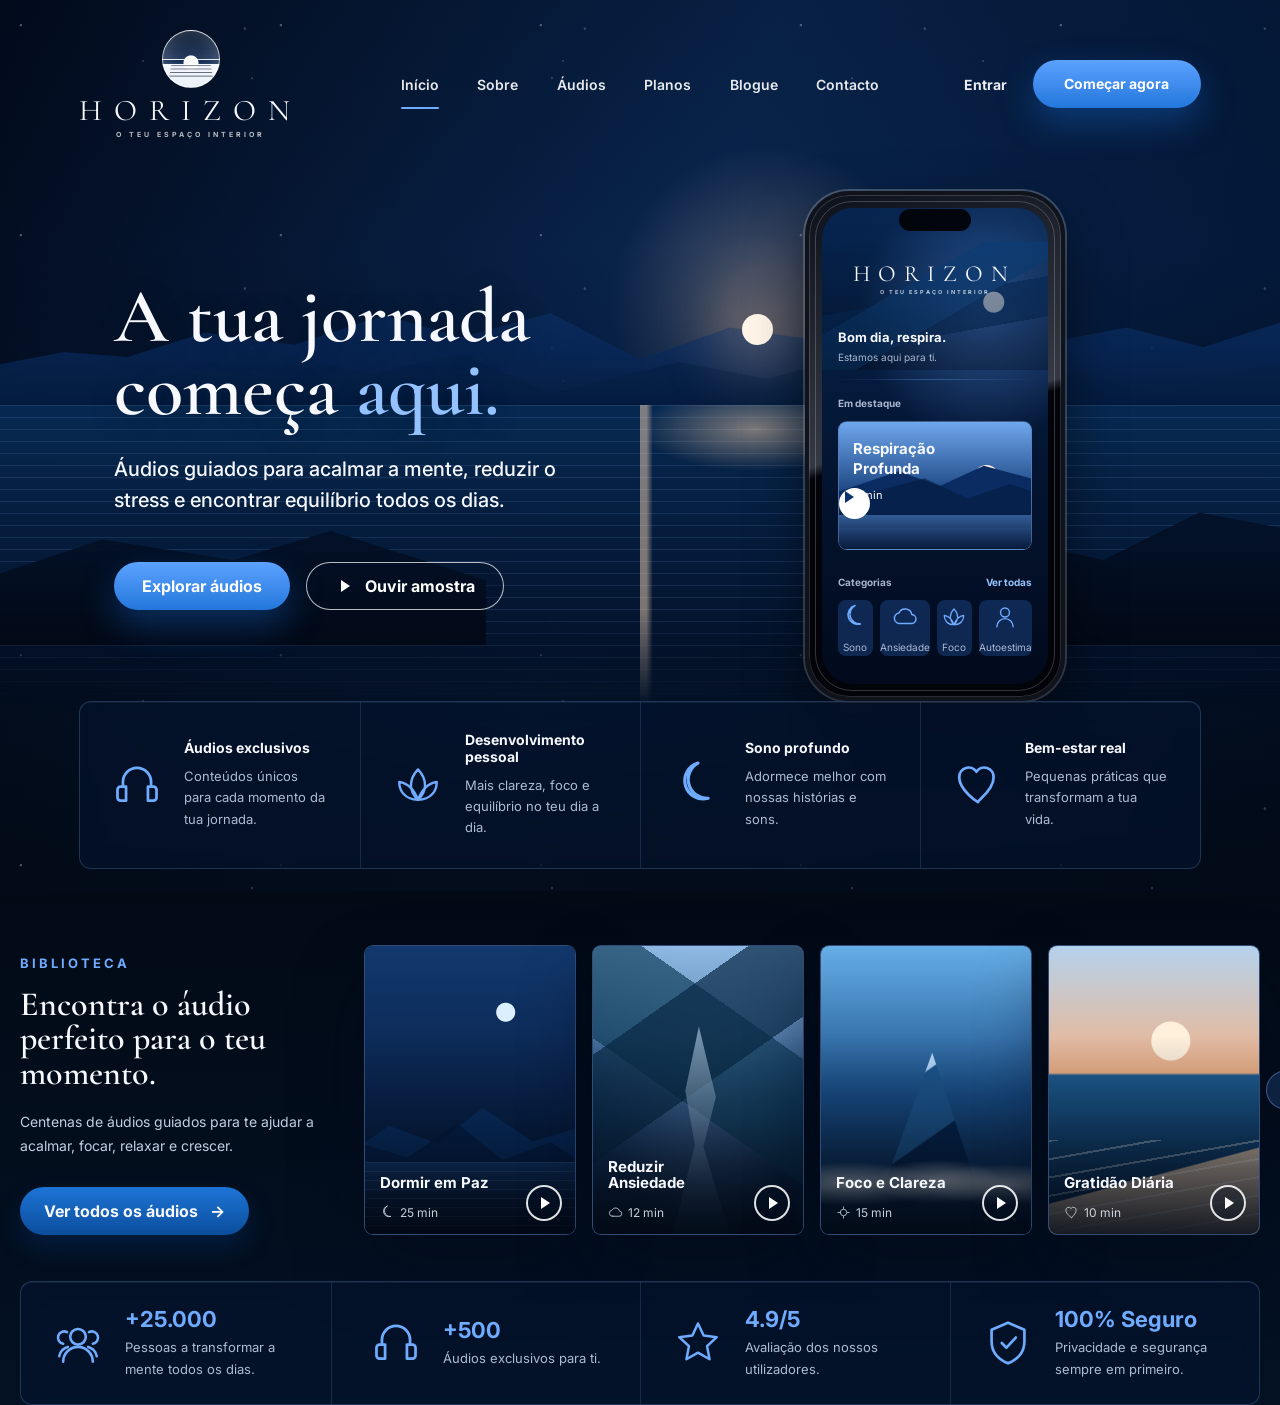
==== index.html @ bdd034ce "Initial site deploy" ====
<!doctype html>
<html lang="pt">
  <head>
    <meta charset="utf-8" />
    <meta name="viewport" content="width=device-width, initial-scale=1" />
    <title>Horizon - O teu espaço interior</title>
    <meta
      name="description"
      content="Áudios guiados para acalmar a mente, reduzir o stress e encontrar equilíbrio todos os dias."
    />
    <link rel="preconnect" href="https://fonts.googleapis.com" />
    <link rel="preconnect" href="https://fonts.gstatic.com" crossorigin />
    <link
      href="https://fonts.googleapis.com/css2?family=Cormorant+Garamond:wght@500;600&family=Inter:wght@400;500;600;700&display=swap"
      rel="stylesheet"
    />
    <link rel="stylesheet" href="styles.css" />
  </head>
  <body>
    <main class="site-shell">
      <section class="hero">
        <div class="sky-noise" aria-hidden="true"></div>
        <div class="moon-glow" aria-hidden="true"></div>
        <div class="mountains mountains-back" aria-hidden="true"></div>
        <div class="mountains mountains-mid" aria-hidden="true"></div>
        <div class="lake" aria-hidden="true"></div>
        <div class="shore shore-left" aria-hidden="true"></div>
        <div class="shore shore-right" aria-hidden="true"></div>

        <header class="topbar" aria-label="Navegação principal">
          <a class="brand" href="index.html" aria-label="Horizon início">
            <span class="brand-mark">
              <span class="mark-moon"></span>
              <span class="mark-lines"></span>
            </span>
            <span class="brand-text">
              <span>HORIZON</span>
              <small>O TEU ESPAÇO INTERIOR</small>
            </span>
          </a>

          <nav class="nav-links" aria-label="Secções">
            <a class="active" href="index.html">Início</a>
            <a href="sobre.html">Sobre</a>
            <a href="audios.html">Áudios</a>
            <a href="planos.html">Planos</a>
            <a href="blogue.html">Blogue</a>
            <a href="contacto.html">Contacto</a>
          </nav>

          <div class="nav-actions">
            <a class="login" href="entrar.html">Entrar</a>
            <a class="button button-primary" href="planos.html">Começar agora</a>
          </div>
        </header>

        <div class="hero-content">
          <div class="hero-copy">
            <h1>A tua jornada<br />começa <span>aqui.</span></h1>
            <p>
              Áudios guiados para acalmar a mente, reduzir o stress e encontrar equilíbrio
              todos os dias.
            </p>
            <div class="hero-actions">
              <a class="button button-primary" href="audios.html">Explorar áudios</a>
              <button class="button button-ghost" type="button" data-play="hero">
                <span class="play-outline" aria-hidden="true"></span>
                Ouvir amostra
              </button>
            </div>
          </div>

          <div class="phone-wrap" aria-label="Pré-visualização da aplicação Horizon">
            <div class="phone">
              <div class="phone-speaker"></div>
              <div class="phone-screen">
                <div class="phone-logo">
                  <span>HORIZON</span>
                  <small>O TEU ESPAÇO INTERIOR</small>
                </div>
                <div class="phone-greeting">
                  <strong>Bom dia, respira.</strong>
                  <span>Estamos aqui para ti.</span>
                </div>
                <div class="phone-divider"></div>
                <div class="phone-section-title">Em destaque</div>
                <article class="featured-audio">
                  <div class="mini-landscape">
                    <span class="mini-sun"></span>
                    <span class="mini-range one"></span>
                    <span class="mini-range two"></span>
                    <span class="mini-water"></span>
                  </div>
                  <div>
                    <strong>Respiração<br />Profunda</strong>
                    <span>8 min</span>
                  </div>
                  <button class="mini-play" type="button" aria-label="Reproduzir respiração profunda"></button>
                </article>
                <div class="category-row">
                  <span>Categorias</span>
                  <a href="audios.html">Ver todas</a>
                </div>
                <div class="phone-cats">
                  <div><span class="icon moon-icon"></span><small>Sono</small></div>
                  <div><span class="icon cloud-icon"></span><small>Ansiedade</small></div>
                  <div><span class="icon lotus-icon"></span><small>Foco</small></div>
                  <div><span class="icon user-icon"></span><small>Autoestima</small></div>
                </div>
              </div>
            </div>
          </div>
        </div>

        <div class="feature-strip" id="sobre">
          <article>
            <span class="line-icon headphones-icon"></span>
            <div>
              <h2>Áudios exclusivos</h2>
              <p>Conteúdos únicos para cada momento da tua jornada.</p>
            </div>
          </article>
          <article>
            <span class="line-icon lotus-icon"></span>
            <div>
              <h2>Desenvolvimento pessoal</h2>
              <p>Mais clareza, foco e equilíbrio no teu dia a dia.</p>
            </div>
          </article>
          <article>
            <span class="line-icon moon-icon"></span>
            <div>
              <h2>Sono profundo</h2>
              <p>Adormece melhor com nossas histórias e sons.</p>
            </div>
          </article>
          <article>
            <span class="line-icon heart-icon"></span>
            <div>
              <h2>Bem-estar real</h2>
              <p>Pequenas práticas que transformam a tua vida.</p>
            </div>
          </article>
        </div>
      </section>

      <section class="library-section" id="audios">
        <div class="section-copy">
          <span class="eyebrow">BIBLIOTECA</span>
          <h2>Encontra o áudio perfeito para o teu momento.</h2>
          <p>Centenas de áudios guiados para te ajudar a acalmar, focar, relaxar e crescer.</p>
          <a class="button button-secondary" href="audios.html">
            Ver todos os áudios
            <span aria-hidden="true">→</span>
          </a>
        </div>

        <div class="audio-carousel" aria-label="Biblioteca de áudios">
          <article class="audio-card card-night">
            <div class="card-art">
              <span class="card-moon"></span>
              <span class="range r1"></span>
              <span class="range r2"></span>
              <span class="water-lines"></span>
            </div>
            <div class="card-footer">
              <div>
                <h3>Dormir em Paz</h3>
                <span><span class="tiny-icon moon-icon"></span>25 min</span>
              </div>
              <button class="card-play" type="button" aria-label="Reproduzir Dormir em Paz"></button>
            </div>
          </article>

          <article class="audio-card card-river">
            <div class="card-art">
              <span class="mist-hills"></span>
              <span class="river"></span>
            </div>
            <div class="card-footer">
              <div>
                <h3>Reduzir Ansiedade</h3>
                <span><span class="tiny-icon cloud-icon"></span>12 min</span>
              </div>
              <button class="card-play" type="button" aria-label="Reproduzir Reduzir Ansiedade"></button>
            </div>
          </article>

          <article class="audio-card card-peak">
            <div class="card-art">
              <span class="peak-main"></span>
              <span class="cloud-bed"></span>
            </div>
            <div class="card-footer">
              <div>
                <h3>Foco e Clareza</h3>
                <span><span class="tiny-icon focus-icon"></span>15 min</span>
              </div>
              <button class="card-play" type="button" aria-label="Reproduzir Foco e Clareza"></button>
            </div>
          </article>

          <article class="audio-card card-sunset">
            <div class="card-art">
              <span class="sunset-sun"></span>
              <span class="beach-line"></span>
            </div>
            <div class="card-footer">
              <div>
                <h3>Gratidão Diária</h3>
                <span><span class="tiny-icon heart-icon"></span>10 min</span>
              </div>
              <button class="card-play" type="button" aria-label="Reproduzir Gratidão Diária"></button>
            </div>
          </article>
          <button class="carousel-next" type="button" aria-label="Ver mais áudios">→</button>
        </div>
      </section>

      <section class="stats-strip" id="planos" aria-label="Números Horizon">
        <article>
          <span class="line-icon community-icon"></span>
          <div>
            <strong>+25.000</strong>
            <p>Pessoas a transformar a mente todos os dias.</p>
          </div>
        </article>
        <article>
          <span class="line-icon headphones-icon"></span>
          <div>
            <strong>+500</strong>
            <p>Áudios exclusivos para ti.</p>
          </div>
        </article>
        <article>
          <span class="line-icon star-icon"></span>
          <div>
            <strong>4.9/5</strong>
            <p>Avaliação dos nossos utilizadores.</p>
          </div>
        </article>
        <article>
          <span class="line-icon shield-icon"></span>
          <div>
            <strong>100% Seguro</strong>
            <p>Privacidade e segurança sempre em primeiro.</p>
          </div>
        </article>
      </section>
    </main>

    <script src="script.js"></script>
  </body>
</html>
---- styles.css ----
:root {
  --navy-950: #020914;
  --navy-900: #041326;
  --navy-850: #071936;
  --navy-800: #08234a;
  --blue-500: #4a96ff;
  --blue-400: #6fabff;
  --blue-300: #94c2ff;
  --text: #f7f9ff;
  --muted: #aebbd4;
  --line: rgba(126, 174, 255, 0.23);
  --glass: rgba(6, 25, 56, 0.58);
  --shadow: 0 34px 70px rgba(0, 8, 26, 0.45);
}

* {
  box-sizing: border-box;
}

html {
  scroll-behavior: smooth;
}

body {
  margin: 0;
  min-height: 100vh;
  color: var(--text);
  background:
    radial-gradient(circle at 58% 23%, rgba(119, 167, 255, 0.32), transparent 22rem),
    linear-gradient(180deg, #061832 0%, #020914 58%, #031123 100%);
  font-family: Inter, system-ui, -apple-system, BlinkMacSystemFont, "Segoe UI", sans-serif;
}

a {
  color: inherit;
  text-decoration: none;
}

button,
a {
  -webkit-tap-highlight-color: transparent;
}

button {
  font: inherit;
}

.site-shell {
  position: relative;
  overflow: hidden;
  min-height: 100vh;
}

.hero {
  position: relative;
  min-height: 770px;
  padding: 30px 6.2vw 22px;
  isolation: isolate;
}

.hero::before {
  position: absolute;
  inset: 0;
  z-index: -7;
  content: "";
  background:
    linear-gradient(180deg, rgba(2, 9, 20, 0.2) 0%, rgba(2, 9, 20, 0.04) 28%, rgba(2, 9, 20, 0.87) 96%),
    radial-gradient(circle at 60% 34%, rgba(255, 211, 180, 0.24) 0 2.3rem, transparent 9.8rem),
    linear-gradient(110deg, #020b1d 0%, #092650 49%, #021432 100%);
}

.sky-noise {
  position: absolute;
  inset: 0;
  z-index: -6;
  opacity: 0.52;
  background-image:
    radial-gradient(circle at 8% 12%, rgba(255, 255, 255, 0.55) 0 1px, transparent 1.5px),
    radial-gradient(circle at 72% 11%, rgba(255, 255, 255, 0.35) 0 1px, transparent 1.5px),
    radial-gradient(circle at 34% 19%, rgba(255, 255, 255, 0.28) 0 1px, transparent 1.3px),
    radial-gradient(circle at 84% 29%, rgba(255, 255, 255, 0.3) 0 1px, transparent 1.4px);
  background-size: 260px 210px, 340px 260px, 420px 320px, 300px 270px;
}

.moon-glow {
  position: absolute;
  left: 58%;
  top: 35.3%;
  z-index: -2;
  width: 31px;
  height: 31px;
  border-radius: 50%;
  background: #fff5e8;
  box-shadow: 0 0 60px 26px rgba(255, 203, 163, 0.28);
}

.mountains,
.shore {
  position: absolute;
  left: 0;
  right: 0;
  z-index: -4;
  clip-path: polygon(0 63%, 5% 58%, 10% 60%, 16% 50%, 23% 55%, 30% 43%, 36% 52%, 43% 42%, 50% 61%, 57% 48%, 65% 54%, 72% 39%, 79% 57%, 88% 48%, 94% 56%, 100% 46%, 100% 100%, 0 100%);
}

.mountains-back {
  top: 210px;
  height: 245px;
  opacity: 0.74;
  background: linear-gradient(180deg, #123d72 0%, #08295c 56%, #04142e 100%);
}

.mountains-mid {
  top: 280px;
  height: 210px;
  opacity: 0.92;
  clip-path: polygon(0 48%, 6% 42%, 12% 48%, 20% 32%, 29% 45%, 36% 35%, 43% 54%, 53% 39%, 60% 47%, 69% 32%, 76% 49%, 84% 43%, 91% 55%, 100% 38%, 100% 100%, 0 100%);
  background: linear-gradient(180deg, #0a2f61 0%, #041c40 56%, #020b1e 100%);
}

.lake {
  position: absolute;
  left: 0;
  right: 0;
  top: 405px;
  z-index: -3;
  height: 300px;
  background:
    radial-gradient(ellipse at 59% 8%, rgba(255, 214, 173, 0.48), transparent 7.2rem),
    linear-gradient(90deg, transparent 0 50%, rgba(255, 218, 182, 0.48) 50% 50.5%, transparent 51%),
    repeating-linear-gradient(180deg, rgba(145, 190, 255, 0.13) 0 1px, transparent 1px 12px),
    linear-gradient(180deg, rgba(7, 42, 83, 0.94), #031129 86%);
  mask-image: linear-gradient(180deg, #000 0%, #000 68%, transparent 100%);
}

.shore {
  z-index: -1;
  top: 475px;
  height: 170px;
  opacity: 0.94;
  background: linear-gradient(180deg, #03142e, #020815);
}

.shore-left {
  right: 62%;
  clip-path: polygon(0 58%, 21% 38%, 48% 50%, 68% 33%, 100% 62%, 100% 100%, 0 100%);
}

.shore-right {
  left: 70%;
  clip-path: polygon(0 75%, 26% 36%, 54% 50%, 79% 22%, 100% 31%, 100% 100%, 0 100%);
}

.topbar {
  position: relative;
  z-index: 10;
  display: grid;
  grid-template-columns: 260px 1fr 260px;
  align-items: center;
  gap: 24px;
}

.brand {
  display: flex;
  flex-direction: column;
  align-items: center;
  justify-content: center;
  gap: 9px;
  width: max-content;
  min-width: 0;
}

.brand-mark {
  position: relative;
  display: inline-grid;
  flex: 0 0 58px;
  width: 58px;
  height: 58px;
  place-items: center;
  overflow: hidden;
  border: 1px solid rgba(255, 255, 255, 0.76);
  border-radius: 50%;
  background:
    linear-gradient(180deg, rgba(255, 255, 255, 0.08) 0 50%, rgba(255, 255, 255, 0.9) 50% 52%, transparent 52%),
    radial-gradient(circle at 50% 57%, #fff 0 7px, transparent 8px),
    linear-gradient(180deg, #05142c 0%, #122b54 58%, #f5f7ff 59%, #e7eef9 100%);
  box-shadow: inset 0 -8px 20px rgba(255, 255, 255, 0.23);
}

.mark-lines {
  position: absolute;
  inset: 33px 7px 7px;
  background: repeating-linear-gradient(180deg, rgba(3, 16, 35, 0.62) 0 1px, transparent 1px 4px);
  transform: perspective(60px) rotateX(28deg);
}

.brand-text {
  display: grid;
  gap: 4px;
  justify-items: center;
  white-space: nowrap;
}

.brand-text span,
.phone-logo span {
  font-family: "Cormorant Garamond", Georgia, serif;
  font-size: 30px;
  letter-spacing: 12px;
  line-height: 0.95;
}

.brand-text small,
.phone-logo small {
  color: rgba(255, 255, 255, 0.72);
  font-size: 7px;
  font-weight: 700;
  letter-spacing: 3px;
  text-align: center;
}

.nav-links {
  display: flex;
  justify-content: center;
  gap: clamp(20px, 3vw, 42px);
  color: rgba(255, 255, 255, 0.9);
  font-size: 14px;
  font-weight: 600;
}

.nav-links a {
  position: relative;
  padding: 18px 0;
}

.nav-links a::after {
  position: absolute;
  left: 0;
  right: 0;
  bottom: 2px;
  height: 2px;
  content: "";
  background: var(--blue-400);
  border-radius: 8px;
  opacity: 0;
  transform: scaleX(0.35);
  transition: 180ms ease;
}

.nav-links a:hover::after,
.nav-links .active::after {
  opacity: 1;
  transform: scaleX(1);
}

.nav-actions {
  display: flex;
  align-items: center;
  justify-content: flex-end;
  gap: 26px;
  font-size: 14px;
  font-weight: 700;
}

.login {
  color: rgba(255, 255, 255, 0.92);
}

.button {
  display: inline-flex;
  min-height: 48px;
  align-items: center;
  justify-content: center;
  gap: 12px;
  border: 0;
  border-radius: 999px;
  cursor: pointer;
  font-weight: 700;
  line-height: 1;
  transition: transform 180ms ease, box-shadow 180ms ease, border-color 180ms ease;
}

.button:hover {
  transform: translateY(-2px);
}

.button-primary {
  min-width: 168px;
  padding: 0 28px;
  color: #fff;
  background: linear-gradient(180deg, #5ca2ff, #2377dc);
  box-shadow: 0 15px 34px rgba(26, 114, 224, 0.35);
}

.button-ghost {
  min-width: 180px;
  padding: 0 28px;
  color: #fff;
  background: rgba(4, 17, 38, 0.28);
  border: 1.5px solid rgba(255, 255, 255, 0.72);
}

.button-secondary {
  min-width: 198px;
  padding: 0 24px;
  background: linear-gradient(180deg, #1d74d6, #0b4e9c);
  box-shadow: 0 12px 26px rgba(6, 63, 141, 0.3);
}

.play-outline,
.card-play,
.mini-play {
  position: relative;
  display: inline-block;
  flex: 0 0 auto;
  width: 18px;
  height: 18px;
}

.play-outline::before,
.card-play::before,
.mini-play::before {
  position: absolute;
  left: 6px;
  top: 3px;
  width: 0;
  height: 0;
  content: "";
  border-bottom: 6px solid transparent;
  border-left: 9px solid currentColor;
  border-top: 6px solid transparent;
}

.hero-content {
  position: relative;
  z-index: 2;
  display: grid;
  grid-template-columns: minmax(420px, 1fr) minmax(300px, 480px);
  gap: 6vw;
  align-items: center;
  max-width: 1270px;
  margin: 52px auto 0;
}

.hero-copy {
  padding-left: 35px;
}

.hero-copy h1 {
  max-width: 620px;
  margin: 0;
  font-family: "Cormorant Garamond", Georgia, serif;
  font-size: clamp(66px, 6vw, 86px);
  font-weight: 600;
  line-height: 0.95;
  letter-spacing: 0;
  text-shadow: 0 5px 28px rgba(0, 0, 0, 0.32);
}

.hero-copy h1 span {
  color: var(--blue-300);
}

.hero-copy p {
  max-width: 475px;
  margin: 28px 0 0;
  color: #f5f7ff;
  font-size: 20px;
  font-weight: 500;
  line-height: 1.55;
}

.hero-actions {
  display: flex;
  flex-wrap: wrap;
  gap: 16px;
  margin-top: 46px;
}

.phone-wrap {
  display: flex;
  justify-content: center;
  padding-right: 52px;
}

.phone {
  position: relative;
  width: 260px;
  height: 510px;
  padding: 13px;
  border: 4px solid #10131b;
  border-radius: 44px;
  background: linear-gradient(160deg, #0d111b, #343944 46%, #02040a 48% 100%);
  box-shadow:
    0 24px 54px rgba(0, 0, 0, 0.5),
    0 0 0 2px rgba(255, 255, 255, 0.24),
    inset 0 0 0 1px rgba(255, 255, 255, 0.16);
}

.phone::before {
  position: absolute;
  inset: 6px;
  content: "";
  border-radius: 37px;
  border: 1px solid rgba(255, 255, 255, 0.2);
  pointer-events: none;
}

.phone-speaker {
  position: absolute;
  left: 50%;
  top: 14px;
  z-index: 4;
  width: 72px;
  height: 22px;
  border-radius: 999px;
  background: #02050b;
  transform: translateX(-50%);
}

.phone-screen {
  position: relative;
  height: 100%;
  overflow: hidden;
  padding: 56px 16px 18px;
  border-radius: 31px;
  background:
    radial-gradient(circle at 72% 22%, rgba(98, 161, 255, 0.42), transparent 8rem),
    linear-gradient(180deg, rgba(7, 38, 82, 0.96), #03132e 62%, #020a1c);
}

.phone-screen::before {
  position: absolute;
  inset: 34px 0 auto;
  height: 128px;
  content: "";
  background:
    linear-gradient(180deg, transparent, rgba(2, 9, 20, 0.46)),
    radial-gradient(circle at 76% 47%, rgba(255, 245, 232, 0.8) 0 10px, transparent 11px),
    linear-gradient(150deg, transparent 0 36%, #0b3d75 36% 57%, transparent 57%),
    linear-gradient(170deg, transparent 0 44%, #072a58 44% 68%, transparent 68%);
  opacity: 0.68;
}

.phone-logo {
  position: relative;
  z-index: 1;
  display: grid;
  justify-items: center;
  gap: 4px;
  margin-bottom: 34px;
}

.phone-logo span {
  font-size: 23px;
  letter-spacing: 8px;
}

.phone-logo small {
  font-size: 5.5px;
  letter-spacing: 2px;
}

.phone-greeting {
  position: relative;
  z-index: 1;
  display: grid;
  gap: 6px;
  margin-bottom: 16px;
}

.phone-greeting strong {
  font-size: 13px;
}

.phone-greeting span,
.phone-section-title,
.category-row,
.phone-cats small,
.featured-audio span {
  color: rgba(220, 230, 255, 0.76);
  font-size: 10px;
}

.phone-divider {
  position: relative;
  height: 1px;
  margin: 0 -2px 17px;
  background: linear-gradient(90deg, transparent, rgba(122, 173, 255, 0.32), transparent);
}

.phone-section-title {
  margin-bottom: 12px;
  font-weight: 700;
}

.featured-audio {
  position: relative;
  display: grid;
  min-height: 122px;
  align-content: end;
  overflow: hidden;
  padding: 16px 14px;
  border: 1px solid rgba(169, 202, 255, 0.38);
  border-radius: 9px;
  background: linear-gradient(180deg, rgba(61, 129, 219, 0.72), rgba(7, 28, 67, 0.72));
}

.featured-audio strong {
  font-size: 15px;
  line-height: 1.03;
}

.mini-landscape,
.card-art {
  position: absolute;
  inset: 0;
  overflow: hidden;
}

.mini-landscape {
  background: linear-gradient(180deg, #6fa7ed, #153d78 60%, #08214b 100%);
}

.mini-sun {
  position: absolute;
  right: 32px;
  top: 33px;
  width: 25px;
  height: 25px;
  border-radius: 50%;
  background: #fff0e0;
}

.mini-range {
  position: absolute;
  bottom: 34px;
  left: 0;
  width: 120%;
  height: 70px;
  background: #0a2c62;
  clip-path: polygon(0 66%, 26% 37%, 44% 58%, 63% 29%, 100% 62%, 100% 100%, 0 100%);
}

.mini-range.two {
  bottom: 21px;
  opacity: 0.65;
  background: #061c41;
  transform: scaleX(-1);
}

.mini-water {
  position: absolute;
  inset: auto 0 0;
  height: 34px;
  background: linear-gradient(180deg, rgba(94, 153, 229, 0.48), rgba(7, 25, 57, 0.86));
}

.featured-audio > div:not(.mini-landscape),
.featured-audio .mini-play {
  position: relative;
  z-index: 1;
}

.featured-audio span {
  display: block;
  margin-top: 10px;
  color: #fff;
  font-size: 11px;
}

.mini-play {
  position: absolute;
  right: 14px;
  bottom: 14px;
  width: 31px;
  height: 31px;
  color: #0b326a;
  border: 0;
  border-radius: 50%;
  background: #fff;
}

.category-row {
  display: flex;
  justify-content: space-between;
  margin: 26px 0 12px;
  font-weight: 700;
}

.category-row a {
  color: var(--blue-300);
}

.phone-cats {
  display: grid;
  grid-template-columns: repeat(4, 1fr);
  gap: 7px;
}

.phone-cats div {
  display: grid;
  min-height: 56px;
  place-items: center;
  gap: 5px;
  border-radius: 8px;
  background: rgba(49, 113, 209, 0.28);
}

.icon,
.line-icon,
.tiny-icon {
  display: inline-block;
  color: var(--blue-400);
  background-color: currentColor;
  mask-position: center;
  mask-repeat: no-repeat;
  mask-size: contain;
}

.icon {
  width: 26px;
  height: 26px;
}

.line-icon {
  width: 50px;
  height: 50px;
  flex: 0 0 50px;
}

.tiny-icon {
  width: 15px;
  height: 15px;
  margin-right: 5px;
  vertical-align: -3px;
}

.headphones-icon { mask-image: url("data:image/svg+xml,%3Csvg viewBox='0 0 64 64' xmlns='http://www.w3.org/2000/svg'%3E%3Cpath fill='none' stroke='black' stroke-width='3.5' stroke-linecap='round' stroke-linejoin='round' d='M14 34v-6a18 18 0 0 1 36 0v6M14 34h-3a4 4 0 0 0-4 4v10a4 4 0 0 0 4 4h7V34h-4Zm36 0h3a4 4 0 0 1 4 4v10a4 4 0 0 1-4 4h-7V34h4Z'/%3E%3C/svg%3E"); }
.lotus-icon { mask-image: url("data:image/svg+xml,%3Csvg viewBox='0 0 64 64' xmlns='http://www.w3.org/2000/svg'%3E%3Cpath fill='none' stroke='black' stroke-width='3' stroke-linejoin='round' d='M32 51C15 51 8 39 8 28c11 2 19 9 24 23Zm0 0c17 0 24-12 24-23-11 2-19 9-24 23Zm0 0C20 40 20 25 32 12c12 13 12 28 0 39Z'/%3E%3C/svg%3E"); }
.moon-icon { mask-image: url("data:image/svg+xml,%3Csvg viewBox='0 0 64 64' xmlns='http://www.w3.org/2000/svg'%3E%3Cpath fill='none' stroke='black' stroke-width='4' stroke-linecap='round' stroke-linejoin='round' d='M45 49A24 24 0 0 1 32 4a21 21 0 1 0 13 45Z'/%3E%3C/svg%3E"); }
.heart-icon { mask-image: url("data:image/svg+xml,%3Csvg viewBox='0 0 64 64' xmlns='http://www.w3.org/2000/svg'%3E%3Cpath fill='none' stroke='black' stroke-width='3.5' stroke-linecap='round' stroke-linejoin='round' d='M32 54S8 39 8 22a12 12 0 0 1 22-7 12 12 0 0 1 22 7c0 17-20 29-20 32Z'/%3E%3C/svg%3E"); }
.cloud-icon { mask-image: url("data:image/svg+xml,%3Csvg viewBox='0 0 64 64' xmlns='http://www.w3.org/2000/svg'%3E%3Cpath fill='none' stroke='black' stroke-width='3.5' stroke-linecap='round' stroke-linejoin='round' d='M21 48h26a11 11 0 0 0 2-22 17 17 0 0 0-32-4A13 13 0 0 0 21 48Z'/%3E%3C/svg%3E"); }
.user-icon { mask-image: url("data:image/svg+xml,%3Csvg viewBox='0 0 64 64' xmlns='http://www.w3.org/2000/svg'%3E%3Cpath fill='none' stroke='black' stroke-width='3.5' stroke-linecap='round' stroke-linejoin='round' d='M32 32a11 11 0 1 0 0-22 11 11 0 0 0 0 22Zm20 24a20 20 0 0 0-40 0'/%3E%3C/svg%3E"); }
.focus-icon { mask-image: url("data:image/svg+xml,%3Csvg viewBox='0 0 64 64' xmlns='http://www.w3.org/2000/svg'%3E%3Cpath fill='none' stroke='black' stroke-width='3.5' stroke-linecap='round' stroke-linejoin='round' d='M32 8v8m0 32v8M8 32h8m32 0h8m-38 0a14 14 0 1 0 28 0 14 14 0 0 0-28 0Z'/%3E%3C/svg%3E"); }
.community-icon { mask-image: url("data:image/svg+xml,%3Csvg viewBox='0 0 64 64' xmlns='http://www.w3.org/2000/svg'%3E%3Cpath fill='none' stroke='black' stroke-width='3.3' stroke-linecap='round' stroke-linejoin='round' d='M32 34a10 10 0 1 0 0-20 10 10 0 0 0 0 20Zm19 22a19 19 0 0 0-38 0m38-23a8 8 0 1 0-5-15m10 31a15 15 0 0 0-11-12M13 33a8 8 0 1 1 5-15M8 49a15 15 0 0 1 11-12'/%3E%3C/svg%3E"); }
.star-icon { mask-image: url("data:image/svg+xml,%3Csvg viewBox='0 0 64 64' xmlns='http://www.w3.org/2000/svg'%3E%3Cpath fill='none' stroke='black' stroke-width='3.2' stroke-linejoin='round' d='m32 7 7.2 15.4 16.8 2.1-12.4 11.6 3.2 16.7L32 44.4 17.2 52.8l3.2-16.7L8 24.5l16.8-2.1L32 7Z'/%3E%3C/svg%3E"); }
.shield-icon { mask-image: url("data:image/svg+xml,%3Csvg viewBox='0 0 64 64' xmlns='http://www.w3.org/2000/svg'%3E%3Cpath fill='none' stroke='black' stroke-width='3.4' stroke-linecap='round' stroke-linejoin='round' d='M32 6 53 15v15c0 14-9 23-21 28C20 53 11 44 11 30V15L32 6Zm-8 26 6 6 12-13'/%3E%3C/svg%3E"); }

.feature-strip,
.stats-strip {
  position: relative;
  z-index: 3;
  display: grid;
  max-width: 1240px;
  margin-inline: auto;
  border: 1px solid var(--line);
  border-radius: 12px;
  background: rgba(4, 21, 48, 0.55);
  box-shadow: inset 0 1px 0 rgba(255, 255, 255, 0.06);
  backdrop-filter: blur(10px);
}

.feature-strip {
  grid-template-columns: repeat(4, 1fr);
  margin-top: 0;
}

.feature-strip article,
.stats-strip article {
  display: flex;
  gap: 22px;
  align-items: center;
  min-width: 0;
  padding: 29px 32px;
}

.feature-strip article + article,
.stats-strip article + article {
  border-left: 1px solid rgba(126, 174, 255, 0.17);
}

.feature-strip h2 {
  margin: 0 0 10px;
  font-size: 14px;
}

.feature-strip p,
.stats-strip p {
  margin: 0;
  color: var(--muted);
  font-size: 13px;
  line-height: 1.65;
}

.library-section {
  position: relative;
  display: grid;
  grid-template-columns: 300px minmax(0, 1fr);
  gap: 44px;
  max-width: 1240px;
  margin: 54px auto 0;
  padding: 0 0 14px;
}

.section-copy {
  padding-top: 7px;
}

.eyebrow {
  color: var(--blue-400);
  font-size: 13px;
  font-weight: 700;
  letter-spacing: 3px;
}

.section-copy h2 {
  margin: 16px 0 18px;
  font-family: "Cormorant Garamond", Georgia, serif;
  font-size: 34px;
  font-weight: 600;
  line-height: 1.02;
}

.section-copy p {
  margin: 0 0 28px;
  color: #c3cee3;
  font-size: 14px;
  line-height: 1.75;
}

.audio-carousel {
  position: relative;
  display: grid;
  grid-template-columns: repeat(4, minmax(170px, 1fr));
  gap: 16px;
}

.audio-card {
  position: relative;
  min-height: 235px;
  overflow: hidden;
  border: 1px solid rgba(135, 178, 255, 0.34);
  border-radius: 9px;
  background: #061630;
  box-shadow: var(--shadow);
}

.audio-card::after {
  position: absolute;
  inset: 0;
  content: "";
  background: linear-gradient(180deg, transparent 31%, rgba(2, 9, 20, 0.26) 58%, rgba(2, 9, 20, 0.9) 100%);
}

.card-night .card-art {
  background:
    radial-gradient(circle at 67% 23%, #dcefff 0 9px, transparent 10px),
    linear-gradient(180deg, #12386d, #051a3d 78%);
}

.card-night .range {
  position: absolute;
  left: -10%;
  bottom: 42px;
  width: 120%;
  height: 120px;
  background: #082f65;
  clip-path: polygon(0 70%, 18% 45%, 37% 60%, 55% 30%, 75% 58%, 100% 42%, 100% 100%, 0 100%);
}

.card-night .r2 {
  bottom: 26px;
  opacity: 0.75;
  background: #031b43;
  transform: scaleX(-1);
}

.water-lines {
  position: absolute;
  inset: auto 0 0;
  height: 72px;
  background:
    repeating-linear-gradient(180deg, rgba(137, 187, 255, 0.2) 0 1px, transparent 1px 9px),
    linear-gradient(180deg, rgba(32, 92, 161, 0.5), #04112a);
}

.card-river .card-art {
  background:
    radial-gradient(ellipse at 52% 35%, rgba(185, 219, 255, 0.28), transparent 7rem),
    linear-gradient(180deg, #89b5df, #173f6e 54%, #06172f);
}

.mist-hills {
  position: absolute;
  inset: 0;
  background:
    linear-gradient(145deg, transparent 0 25%, rgba(8, 40, 68, 0.7) 25% 50%, transparent 50%),
    linear-gradient(215deg, transparent 0 26%, rgba(12, 57, 86, 0.66) 26% 55%, transparent 55%);
}

.river {
  position: absolute;
  left: 38%;
  bottom: 0;
  width: 27%;
  height: 72%;
  background: linear-gradient(180deg, rgba(209, 231, 255, 0.54), rgba(34, 83, 123, 0.28));
  clip-path: polygon(46% 0, 76% 34%, 54% 58%, 100% 100%, 0 100%, 39% 57%, 22% 31%);
}

.card-peak .card-art {
  background:
    linear-gradient(180deg, #66aee6, #194f89 52%, #061a38);
}

.peak-main {
  position: absolute;
  left: 28%;
  bottom: 36px;
  width: 48%;
  height: 145px;
  background: linear-gradient(145deg, #b7dcff 0 23%, #1d5790 24% 55%, #06244e 56%);
  clip-path: polygon(52% 0, 100% 100%, 0 100%);
}

.cloud-bed {
  position: absolute;
  left: -10%;
  right: -10%;
  bottom: 24px;
  height: 74px;
  background: radial-gradient(ellipse at 20% 65%, rgba(244, 249, 255, 0.85), transparent 32%),
    radial-gradient(ellipse at 55% 62%, rgba(244, 249, 255, 0.85), transparent 34%),
    radial-gradient(ellipse at 82% 66%, rgba(244, 249, 255, 0.75), transparent 30%);
}

.card-sunset .card-art {
  background:
    radial-gradient(circle at 58% 33%, #fff0dc 0 19px, transparent 20px),
    linear-gradient(180deg, #b5d2ec 0%, #f2b389 44%, #1d5d92 45%, #052044 100%);
}

.beach-line {
  position: absolute;
  inset: auto 0 0;
  height: 94px;
  background:
    repeating-linear-gradient(170deg, rgba(255, 255, 255, 0.4) 0 2px, transparent 2px 18px),
    linear-gradient(165deg, transparent 0 42%, rgba(244, 210, 177, 0.85) 43% 100%);
}

.card-footer {
  position: absolute;
  left: 15px;
  right: 13px;
  bottom: 13px;
  z-index: 2;
  display: flex;
  align-items: end;
  justify-content: space-between;
  gap: 10px;
}

.card-footer h3 {
  margin: 0 0 9px;
  font-size: 15px;
  line-height: 1.1;
}

.card-footer span {
  color: rgba(240, 246, 255, 0.83);
  font-size: 12px;
}

.card-play {
  width: 36px;
  height: 36px;
  color: #fff;
  border: 2px solid rgba(255, 255, 255, 0.88);
  border-radius: 50%;
  background: rgba(4, 15, 33, 0.34);
}

.card-play::before {
  left: 13px;
  top: 10px;
}

.carousel-next {
  position: absolute;
  right: -45px;
  top: 50%;
  z-index: 4;
  width: 39px;
  height: 39px;
  color: #fff;
  border: 1px solid rgba(138, 183, 255, 0.38);
  border-radius: 50%;
  background: rgba(17, 43, 80, 0.72);
  cursor: pointer;
  transform: translateY(-50%);
}

.stats-strip {
  grid-template-columns: repeat(4, 1fr);
  margin-top: 32px;
  margin-bottom: 0;
}

.stats-strip article {
  justify-content: center;
  padding-block: 24px;
}

.stats-strip strong {
  display: block;
  color: var(--blue-400);
  font-size: 22px;
  line-height: 1.2;
  margin-bottom: 5px;
}

.is-playing {
  box-shadow: 0 0 0 4px rgba(75, 150, 255, 0.16), 0 14px 36px rgba(38, 116, 220, 0.38);
}

.inner-page {
  min-height: 100vh;
  padding: 30px 6.2vw 70px;
  background:
    radial-gradient(circle at 68% 20%, rgba(96, 151, 246, 0.26), transparent 21rem),
    radial-gradient(circle at 18% 82%, rgba(36, 118, 220, 0.16), transparent 20rem),
    linear-gradient(180deg, #061a36 0%, #020914 62%, #031123 100%);
}

.inner-page::before {
  position: absolute;
  inset: 0;
  z-index: -1;
  content: "";
  background:
    radial-gradient(circle at 8% 12%, rgba(255, 255, 255, 0.35) 0 1px, transparent 1.5px),
    radial-gradient(circle at 72% 11%, rgba(255, 255, 255, 0.25) 0 1px, transparent 1.5px),
    linear-gradient(180deg, rgba(2, 9, 20, 0.08), rgba(2, 9, 20, 0.6));
  background-size: 260px 210px, 340px 260px, auto;
}

.page-topbar {
  max-width: 1270px;
  margin: 0 auto;
}

.active-login {
  color: var(--blue-300);
}

.page-hero {
  max-width: 820px;
  margin: 105px auto 46px;
  text-align: center;
}

.page-hero.compact {
  margin-top: 82px;
}

.page-hero h1,
.login-panel h1 {
  margin: 14px 0 20px;
  font-family: "Cormorant Garamond", Georgia, serif;
  font-size: clamp(52px, 6vw, 82px);
  font-weight: 600;
  line-height: 0.98;
}

.page-hero p,
.wide-panel p,
.content-panel p,
.price-panel p,
.login-panel p {
  color: #c3cee3;
  font-size: 16px;
  line-height: 1.8;
}

.page-hero p {
  max-width: 660px;
  margin: 0 auto;
}

.content-grid {
  display: grid;
  gap: 18px;
  max-width: 1120px;
  margin: 0 auto;
}

.content-grid.two {
  grid-template-columns: repeat(2, minmax(0, 1fr));
}

.content-grid.three {
  grid-template-columns: repeat(3, minmax(0, 1fr));
}

.content-panel,
.wide-panel,
.price-panel,
.login-panel,
.contact-form {
  border: 1px solid var(--line);
  border-radius: 12px;
  background: rgba(4, 21, 48, 0.6);
  box-shadow: inset 0 1px 0 rgba(255, 255, 255, 0.06), var(--shadow);
  backdrop-filter: blur(10px);
}

.content-panel,
.price-panel {
  padding: 34px;
}

.content-panel h2,
.wide-panel h2,
.price-panel h2 {
  margin: 18px 0 12px;
  font-size: 22px;
}

.wide-panel {
  max-width: 1120px;
  margin: 20px auto 0;
  padding: 36px;
  text-align: center;
}

.wide-panel h2 {
  margin-top: 0;
}

.audio-page-grid {
  display: grid;
  grid-template-columns: repeat(4, minmax(190px, 1fr));
  gap: 18px;
  max-width: 1120px;
  margin: 0 auto;
}

.audio-page-grid .audio-card {
  min-height: 315px;
}

.pricing-grid {
  display: grid;
  grid-template-columns: repeat(3, minmax(0, 1fr));
  gap: 18px;
  max-width: 1120px;
  margin: 0 auto;
}

.price-panel {
  display: grid;
  align-content: start;
  gap: 16px;
}

.price-panel h2 {
  color: var(--text);
  font-size: 32px;
}

.price-panel .button {
  width: fit-content;
  margin-top: 8px;
}

.price-panel.featured {
  border-color: rgba(111, 171, 255, 0.72);
  background: linear-gradient(180deg, rgba(19, 65, 126, 0.82), rgba(4, 21, 48, 0.72));
  transform: translateY(-14px);
}

.contact-layout {
  display: grid;
  grid-template-columns: minmax(0, 1.25fr) minmax(260px, 0.75fr);
  gap: 18px;
  max-width: 980px;
  margin: 0 auto;
}

.contact-form {
  display: grid;
  gap: 18px;
  padding: 34px;
}

.contact-form label {
  display: grid;
  gap: 9px;
  color: #eaf1ff;
  font-size: 14px;
  font-weight: 700;
}

.contact-form input,
.contact-form textarea {
  width: 100%;
  color: var(--text);
  border: 1px solid rgba(126, 174, 255, 0.24);
  border-radius: 10px;
  outline: 0;
  background: rgba(2, 11, 28, 0.66);
  font: inherit;
  padding: 14px 15px;
}

.contact-form input:focus,
.contact-form textarea:focus {
  border-color: var(--blue-400);
  box-shadow: 0 0 0 4px rgba(74, 150, 255, 0.12);
}

.auth-page {
  display: grid;
  align-content: start;
}

.login-panel {
  width: min(500px, 100%);
  margin: 95px auto 0;
  padding: 38px;
}

.login-panel h1 {
  font-size: clamp(44px, 5vw, 62px);
}

.auth-tabs {
  display: grid;
  grid-template-columns: repeat(2, 1fr);
  gap: 8px;
  margin: 26px 0 16px;
  padding: 6px;
  border: 1px solid rgba(126, 174, 255, 0.2);
  border-radius: 999px;
  background: rgba(2, 11, 28, 0.5);
}

.auth-tab {
  min-height: 42px;
  color: #dbe7ff;
  border: 0;
  border-radius: 999px;
  background: transparent;
  cursor: pointer;
  font-weight: 700;
}

.auth-tab.is-active {
  color: #fff;
  background: linear-gradient(180deg, #5ca2ff, #2377dc);
  box-shadow: 0 10px 24px rgba(26, 114, 224, 0.28);
}

.auth-form {
  margin-top: 0;
}

.auth-form .button:disabled {
  cursor: wait;
  opacity: 0.72;
  transform: none;
}

.auth-link {
  width: fit-content;
  margin: -2px auto 0;
  color: var(--blue-300);
  border: 0;
  background: transparent;
  cursor: pointer;
  font-weight: 700;
}

.auth-message {
  min-height: 22px;
  margin: 0;
  color: #c3cee3;
  font-size: 14px;
  line-height: 1.5;
  text-align: center;
}

.auth-message[data-type="error"] {
  color: #ffb7bd;
}

.auth-message[data-type="success"] {
  color: #9ff0c4;
}

.account-panel {
  display: grid;
  justify-items: center;
  gap: 14px;
}

@media (max-width: 1120px) {
  .topbar {
    grid-template-columns: 1fr;
    justify-items: center;
  }

  .nav-actions {
    justify-content: center;
  }

  .hero-content {
    grid-template-columns: 1fr;
    text-align: center;
  }

  .hero-copy {
    padding-left: 0;
  }

  .hero-copy p,
  .hero-copy h1 {
    margin-inline: auto;
  }

  .hero-actions {
    justify-content: center;
  }

  .phone-wrap {
    padding-right: 0;
  }

  .feature-strip,
  .stats-strip {
    grid-template-columns: repeat(2, 1fr);
  }

  .feature-strip article:nth-child(3),
  .stats-strip article:nth-child(3) {
    border-left: 0;
    border-top: 1px solid rgba(126, 174, 255, 0.17);
  }

  .feature-strip article:nth-child(4),
  .stats-strip article:nth-child(4) {
    border-top: 1px solid rgba(126, 174, 255, 0.17);
  }

  .library-section {
    grid-template-columns: 1fr;
    padding-inline: 6.2vw;
  }

  .section-copy {
    max-width: 520px;
  }

  .audio-carousel {
    grid-template-columns: repeat(2, minmax(220px, 1fr));
  }

  .audio-page-grid,
  .pricing-grid,
  .content-grid.three {
    grid-template-columns: repeat(2, minmax(0, 1fr));
  }

  .contact-layout {
    grid-template-columns: 1fr;
  }
}

@media (max-width: 760px) {
  .hero {
    min-height: auto;
    padding: 24px 20px 20px;
  }

  .brand-text span {
    font-size: 24px;
    letter-spacing: 8px;
  }

  .nav-links {
    width: 100%;
    flex-wrap: wrap;
    justify-content: center;
    gap: 8px 17px;
    overflow: visible;
    padding-bottom: 6px;
  }

  .nav-actions {
    width: 100%;
    justify-content: space-between;
  }

  .hero-copy h1 {
    font-size: 54px;
  }

  .hero-copy p {
    font-size: 17px;
  }

  .phone {
    width: 238px;
    height: 466px;
  }

  .feature-strip,
  .stats-strip,
  .audio-carousel,
  .audio-page-grid,
  .pricing-grid,
  .content-grid.two,
  .content-grid.three {
    grid-template-columns: 1fr;
  }

  .feature-strip article + article,
  .stats-strip article + article,
  .feature-strip article:nth-child(3),
  .stats-strip article:nth-child(3) {
    border-left: 0;
    border-top: 1px solid rgba(126, 174, 255, 0.17);
  }

  .feature-strip article,
  .stats-strip article {
    padding: 23px;
  }

  .library-section {
    margin-top: 38px;
    padding-inline: 20px;
  }

  .carousel-next {
    display: none;
  }

  .page-hero {
    margin-top: 54px;
    text-align: left;
  }

  .page-hero h1 {
    font-size: 48px;
  }

  .content-panel,
  .wide-panel,
  .price-panel,
  .login-panel,
  .contact-form {
    padding: 24px;
  }

  .price-panel.featured {
    transform: none;
  }
}

@media (max-width: 440px) {
  .hero-actions,
  .nav-actions {
    align-items: stretch;
    flex-direction: column;
  }

  .button {
    width: 100%;
  }

  .hero-copy h1 {
    font-size: 46px;
  }

  .brand {
    transform: scale(0.9);
    transform-origin: top center;
  }
}
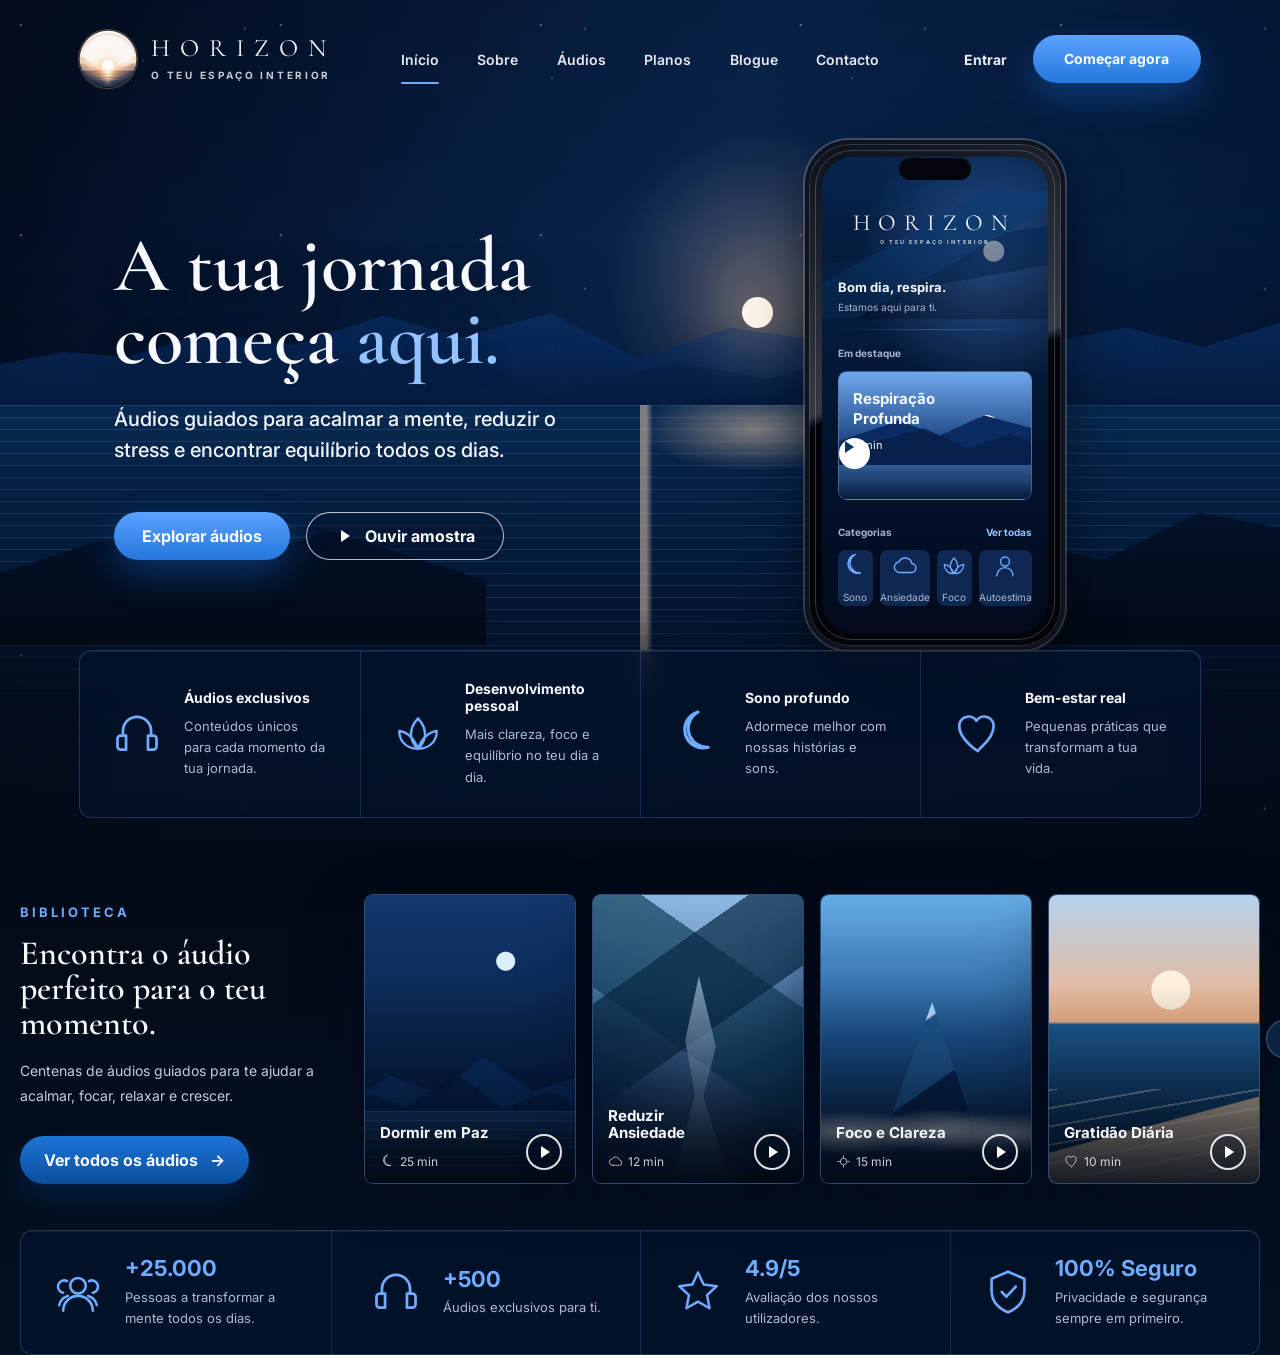
==== commit 61534744: "Increase header slogan size" ====
--- a/index.html
+++ b/index.html
@@ -14,7 +14,7 @@
       href="https://fonts.googleapis.com/css2?family=Cormorant+Garamond:wght@500;600&family=Inter:wght@400;500;600;700&display=swap"
       rel="stylesheet"
     />
-    <link rel="stylesheet" href="styles.css" />
+    <link rel="stylesheet" href="styles.css?v=logo-20260430" />
   </head>
   <body>
     <main class="site-shell">
--- a/styles.css
+++ b/styles.css
@@ -162,10 +162,10 @@
 
 .brand {
   display: flex;
-  flex-direction: column;
+  flex-direction: row;
   align-items: center;
-  justify-content: center;
-  gap: 9px;
+  justify-content: flex-start;
+  gap: 14px;
   width: max-content;
   min-width: 0;
 }
@@ -178,27 +178,37 @@
   height: 58px;
   place-items: center;
   overflow: hidden;
-  border: 1px solid rgba(255, 255, 255, 0.76);
+  border: 0;
   border-radius: 50%;
-  background:
-    linear-gradient(180deg, rgba(255, 255, 255, 0.08) 0 50%, rgba(255, 255, 255, 0.9) 50% 52%, transparent 52%),
-    radial-gradient(circle at 50% 57%, #fff 0 7px, transparent 8px),
-    linear-gradient(180deg, #05142c 0%, #122b54 58%, #f5f7ff 59%, #e7eef9 100%);
-  box-shadow: inset 0 -8px 20px rgba(255, 255, 255, 0.23);
+  background: url("assets/horizon-mark.png") center / cover no-repeat;
+  box-shadow: 0 0 0 1px rgba(213, 155, 86, 0.42);
 }
 
 .mark-lines {
-  position: absolute;
-  inset: 33px 7px 7px;
-  background: repeating-linear-gradient(180deg, rgba(3, 16, 35, 0.62) 0 1px, transparent 1px 4px);
-  transform: perspective(60px) rotateX(28deg);
+  display: none;
 }
 
 .brand-text {
   display: grid;
-  gap: 4px;
-  justify-items: center;
+  gap: 9px;
+  justify-items: start;
   white-space: nowrap;
+}
+
+.brand .brand-text span {
+  display: block;
+  font-size: 25px;
+  letter-spacing: 10px;
+  line-height: 0.9;
+}
+
+.brand .brand-text small {
+  display: block;
+  color: rgba(255, 255, 255, 0.78);
+  font-size: 10px;
+  letter-spacing: 2.7px;
+  line-height: 1.2;
+  text-align: left;
 }
 
 .brand-text span,
@@ -1166,6 +1176,14 @@
   margin-top: 0;
 }
 
+.login-panel .contact-form {
+  padding: 0;
+  border: 0;
+  background: transparent;
+  box-shadow: none;
+  backdrop-filter: none;
+}
+
 .auth-form .button:disabled {
   cursor: wait;
   opacity: 0.72;
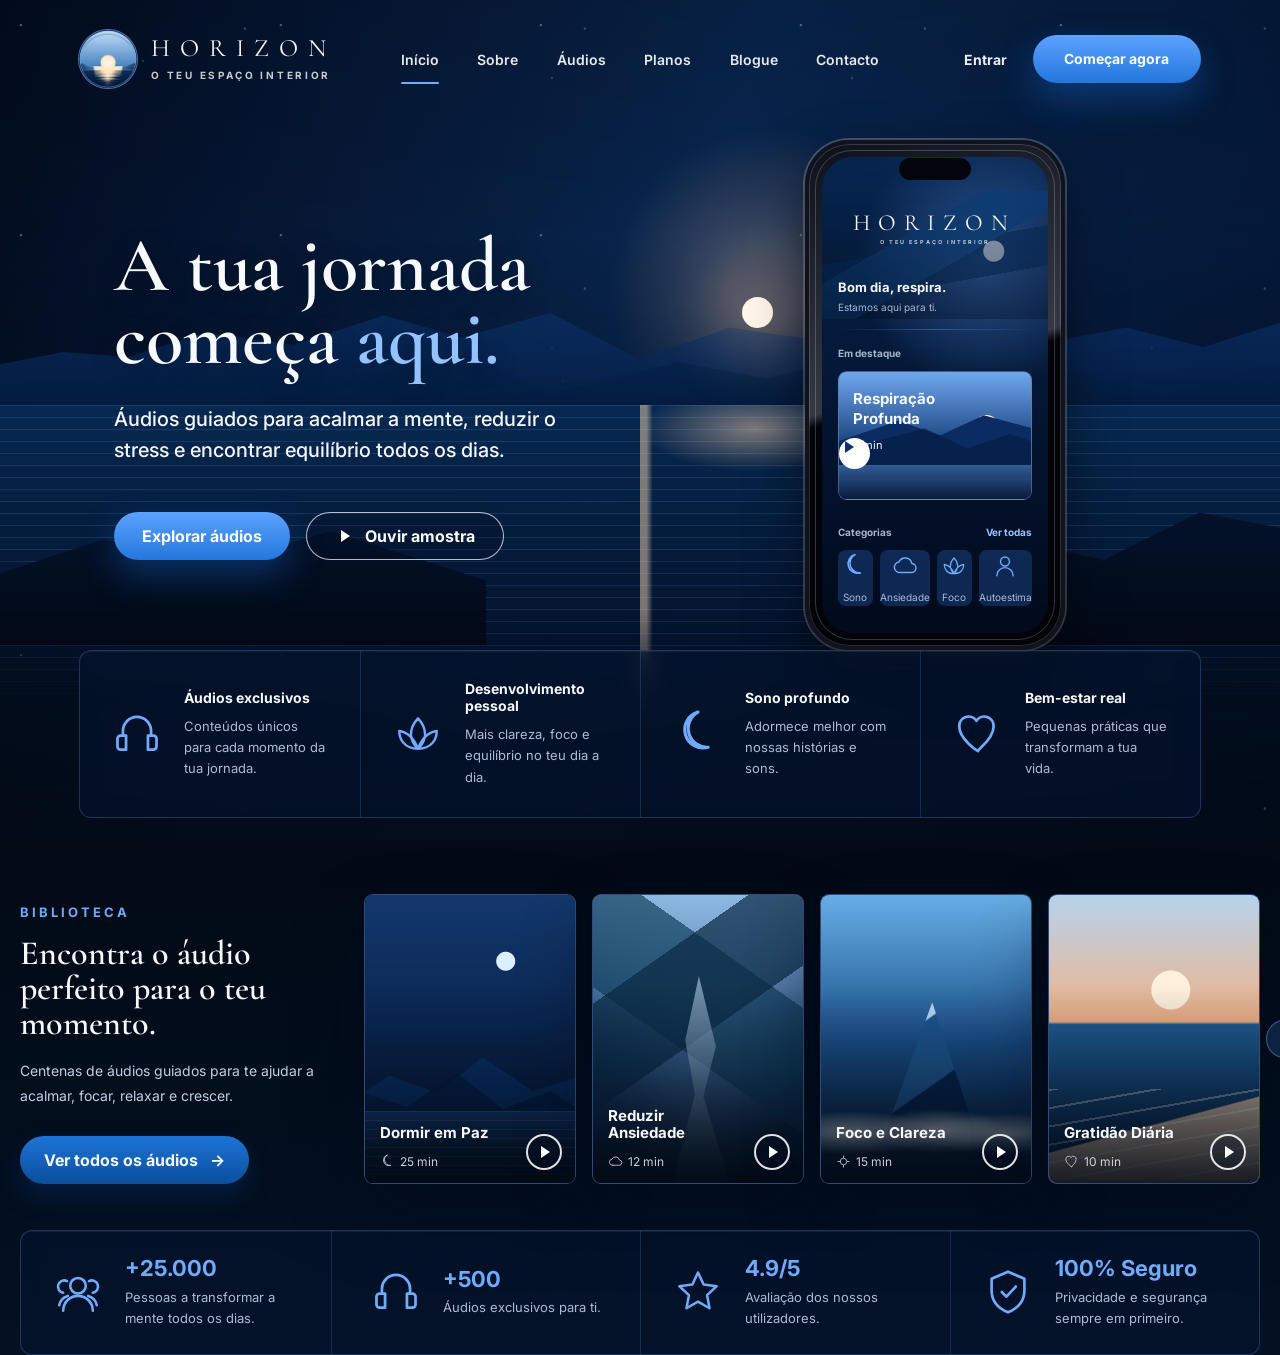
==== commit 4683f4f2: "Use blue Horizon logo mark" ====
--- a/index.html
+++ b/index.html
@@ -14,7 +14,7 @@
       href="https://fonts.googleapis.com/css2?family=Cormorant+Garamond:wght@500;600&family=Inter:wght@400;500;600;700&display=swap"
       rel="stylesheet"
     />
-    <link rel="stylesheet" href="styles.css?v=logo-20260430" />
+    <link rel="stylesheet" href="styles.css?v=logo-blue-20260430" />
   </head>
   <body>
     <main class="site-shell">
--- a/styles.css
+++ b/styles.css
@@ -180,8 +180,8 @@
   overflow: hidden;
   border: 0;
   border-radius: 50%;
-  background: url("assets/horizon-mark.png") center / cover no-repeat;
-  box-shadow: 0 0 0 1px rgba(213, 155, 86, 0.42);
+  background: url("assets/horizon-mark-blue.png") center / cover no-repeat;
+  box-shadow: 0 0 0 1px rgba(126, 174, 255, 0.62);
 }
 
 .mark-lines {
